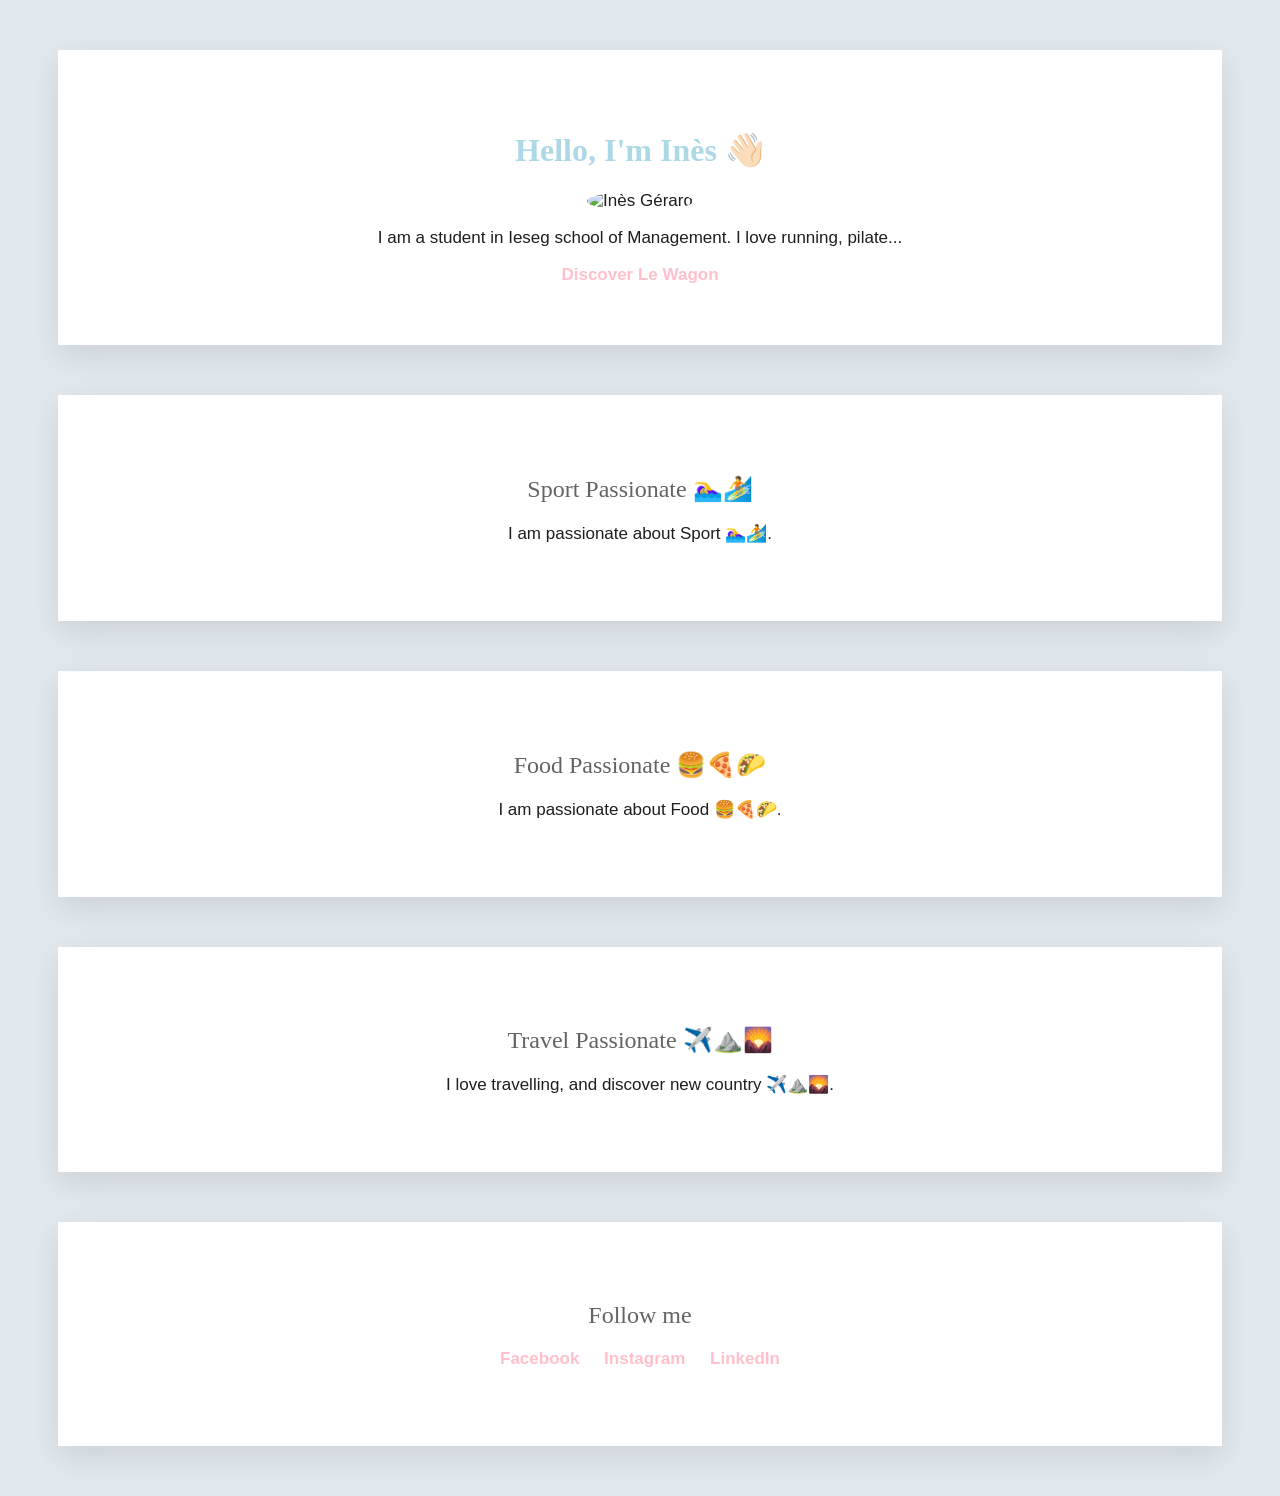
==== index.html @ 74c982f4 "Add files via upload" ====
<! DOCTYPE html>
<html>

  <head> 
  	<title›Boris Paillard's profile</title>
  	<meta charset="UTF-8">
  	<link rel="stylesheet" href="style.css">
    <link rel="stylesheet" href="https://cdnjs.cloudflare.com/ajax/libs/font-awesome/7.0.1/css/all.min.css">
  </head>
  </body>

    <div>
      <div class="text-rounded"
    id= "introduction">
      <h1>Hello, I'm Inès 👋🏻 </h1>
    <img src ="images/profile.png" alt="Inès Gérard" class="img-circle">
    <p>
    	I am a student in Ieseg school of Management. I love running, pilate... 
    </p>
    <a href="http://lewagon.com" target="_blank">Discover Le Wagon</a>	
    </div>
   
    <div>
    <div class="text-rounded">
      <h2>Sport Passionate 🏊‍♀️🏄</h2>
    <p>
    	I am passionate about Sport 🏊‍♀️🏄.
    </p>
	</div>
    
    <div>
    <div class="text-rounded">
      <h2>Food Passionate 🍔🍕🌮 </h2>
    <p>
    	I am passionate about Food 🍔🍕🌮.
    </p>
    </div>

    <div>
    <div class="text-rounded">
      <h2>Travel Passionate ✈️⛰️🌄</h2>
    <p>
    	I love travelling, and discover new country ✈️⛰️🌄.
    </p>	
    </div>
    
    <div>
      <div class="text-rounded">
      <h2>Follow me</h2>
            <ul class= "list-inline">
    	<li>
    	  <a href="https://www.facebook.com/profile.php?id=61579129202225=">Facebook</a>
    	</li>
    	
      <li>
    	  <a href="https://www.instagram.com/ines_grd3/">Instagram</a>
    	</li>
    	
      <li>
    		<a href="www.linkedin.com/in/inès-gérard-449247256">LinkedIn</a>
    	</li>
    


    

    </ul>
 
  </div>

</body>
</htmL>
---- style.css ----
/* Colors and fonts*/
body {
  background-color: rgb(225, 232, 238) ;
  color: rgb(30, 30, 30) ;
  font-family: Helvetica;
  font-size: 17px;
  font-optical-sizing: auto;
    font-weight: <weight>;
    font-style: normal;
}

h1, h2, h3, h4 {
	font-family: Courrier;
  font-optical-sizing: auto;
    font-weight: <weight>;
    font-style: normal;
}
h1 {
  color: lightblue;
  font-size: 32px;
}
h2 {
  color: rgb(100, 100, 100);
  font-size: 24px;
  font-weight: lighter;
}
h3 {
  color:rgb(100, 100, 100);
  font-size: 24px;
  font-weight: lighter; 
}

a {
  text-decoration: none ;
  color: pink;
  font-weight: bolder;
}s
a: hover {
	color: blue;  
}
.text-rounded {
 background: white ;
  padding: 60px;
  border-radius: 30px solid pink ;
  text-align: center;
  margin: 50px;
  box-shadow: 0px 10px 30px rgba(0, 0, 0, 0.1); 
}

.list-inline {
  list-style: none;
  padding-left: 0px;
}

.list-inline li {
  display: inline;
  padding: 10px;
}

.list-inline i {
  font-size: 50px;
  color: rgb(60, 150, 140);
}

.list-inline i {
  font-size: 50px;
  color: rgb(70, 100, 140);
}

.img-circle {
  border-radius: 50%;
}

.container {
  width: 700px;
  margin: 40px auto;
}

@media (max-width: 960px){
  .container{
    width: 700px;
  }
}
@media (max-width: 760px) {
  .container {
    width: 600px;
  }
}

@media (max-width: 500px) {
  .container {
    width: 400px;
  }
}
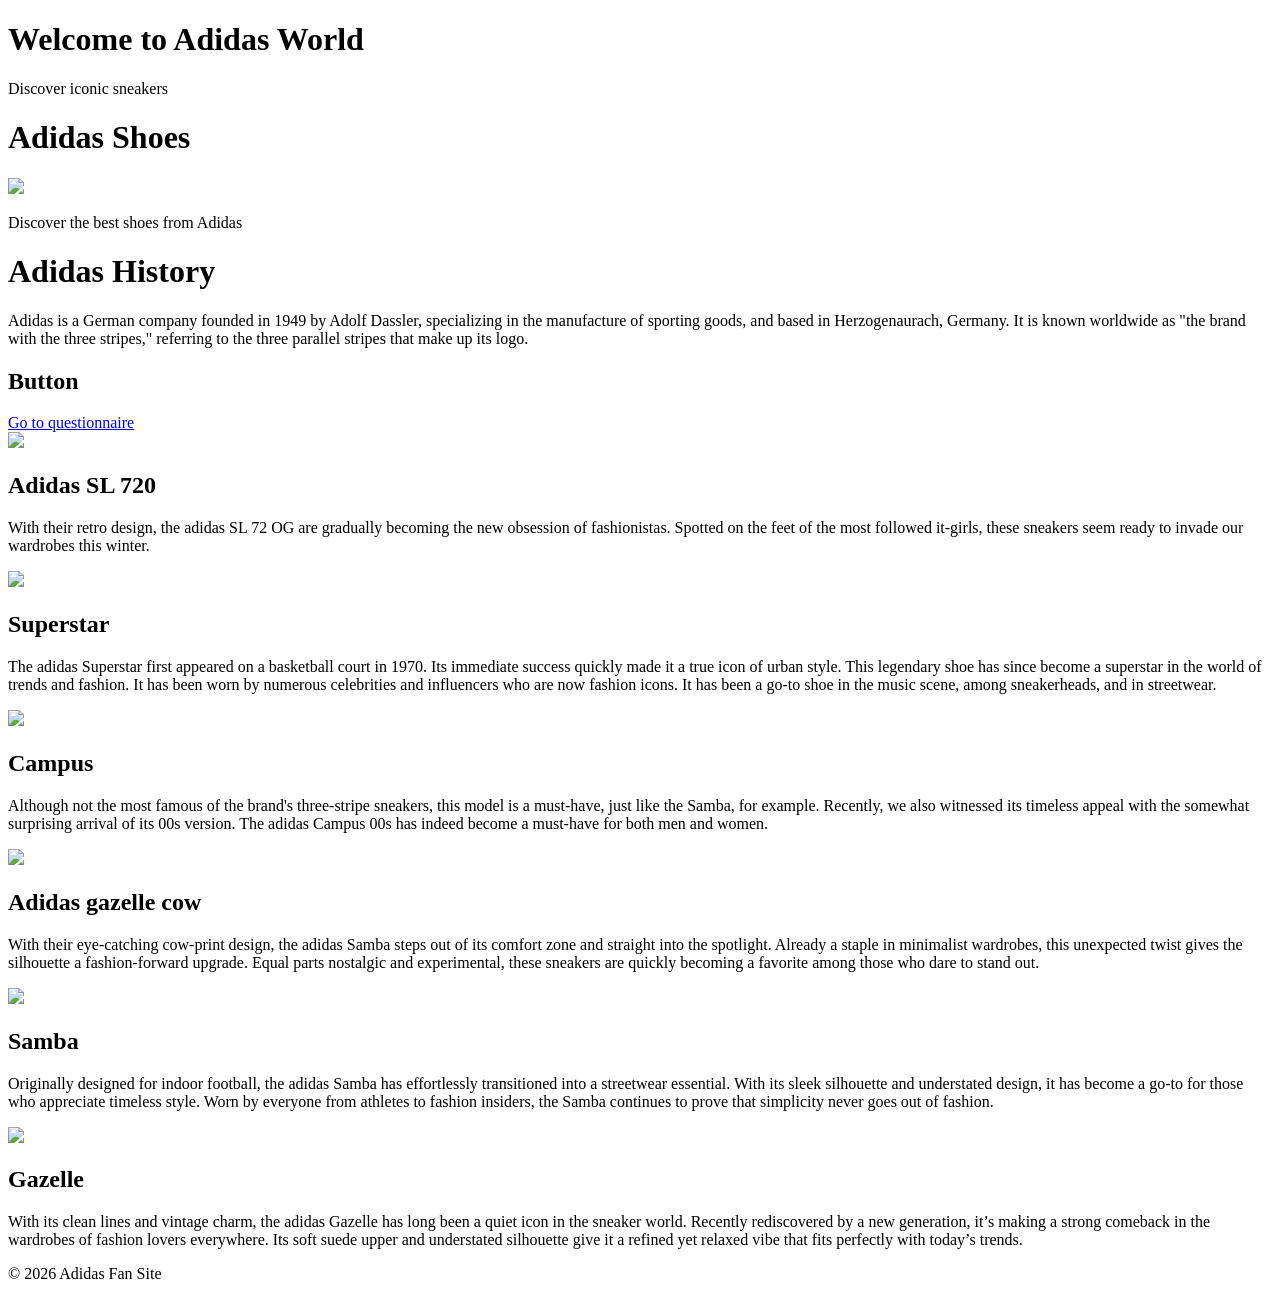
==== commit 87745b6d: "Add files via upload" ====
--- a/index.html
+++ b/index.html
@@ -1,72 +1,88 @@
-<! DOCTYPE html>
-<html>
+<!DOCTYPE html>
 
-  <head> 
-  	<title›Boris Paillard's profile</title>
-  	<meta charset="UTF-8">
-  	<link rel="stylesheet" href="style.css">
-    <link rel="stylesheet" href="https://cdnjs.cloudflare.com/ajax/libs/font-awesome/7.0.1/css/all.min.css">
-  </head>
-  </body>
 
-    <div>
-      <div class="text-rounded"
-    id= "introduction">
-      <h1>Hello, I'm Inès 👋🏻 </h1>
-    <img src ="images/profile.png" alt="Inès Gérard" class="img-circle">
-    <p>
-    	I am a student in Ieseg school of Management. I love running, pilate... 
-    </p>
-    <a href="http://lewagon.com" target="_blank">Discover Le Wagon</a>	
-    </div>
-   
-    <div>
-    <div class="text-rounded">
-      <h2>Sport Passionate 🏊‍♀️🏄</h2>
-    <p>
-    	I am passionate about Sport 🏊‍♀️🏄.
-    </p>
-	</div>
-    
-    <div>
-    <div class="text-rounded">
-      <h2>Food Passionate 🍔🍕🌮 </h2>
-    <p>
-    	I am passionate about Food 🍔🍕🌮.
-    </p>
+<head>
+  <meta charset="UTF-8">
+  <title>Adidas Shoes</title>
+  <link rel="stylesheet" href="css/style.css">
+  <link rel="stylesheet" href="css/components/button.css">
+  <link rel="stylesheet" href="css/components/banners.css">
+  
+</head>
+
+<body>
+
+  <div class="banners">
+  <h1>Welcome to Adidas World</h1>
+  <p>Discover iconic sneakers</p>
+</div>
+
+  <header>
+    <h1>Adidas Shoes</h1>
+    <img src="images/images.jpeg">
+    <p> Discover the best shoes from Adidas</p>
+  </header>
+
+    <div class="container">
+       <h1> Adidas History </h1>
+       <p>
+        Adidas is a German company founded in 1949 by Adolf Dassler, specializing in the manufacture of sporting goods, and based in Herzogenaurach, Germany.
+        
+        It is known worldwide as "the brand with the three stripes," referring to the three parallel stripes that make up its logo.
+      </p>
+      <h2> Button </h2>
+      <a href="questionnaire.html" class="btn-blue">Go to questionnaire</a>
     </div>
 
-    <div>
-    <div class="text-rounded">
-      <h2>Travel Passionate ✈️⛰️🌄</h2>
-    <p>
-    	I love travelling, and discover new country ✈️⛰️🌄.
-    </p>	
+
+  <section class="products">
+
+    <div class="card">
+      <img src="images/adidasSL72OG.jpeg" class="photo">
+      <h2>Adidas SL 720 </h2>
+      <p> With their retro design, the adidas SL 72 OG are gradually becoming the new obsession of fashionistas. Spotted on the feet of the most followed it-girls, these sneakers seem ready to invade our wardrobes this winter.
+      </p>
     </div>
-    
-    <div>
-      <div class="text-rounded">
-      <h2>Follow me</h2>
-            <ul class= "list-inline">
-    	<li>
-    	  <a href="https://www.facebook.com/profile.php?id=61579129202225=">Facebook</a>
-    	</li>
-    	
-      <li>
-    	  <a href="https://www.instagram.com/ines_grd3/">Instagram</a>
-    	</li>
-    	
-      <li>
-    		<a href="www.linkedin.com/in/inès-gérard-449247256">LinkedIn</a>
-    	</li>
-    
+
+     <div class="card">
+      <img src="images/superstar.png" class="photo">
+      <h2>Superstar</h2>
+      <p> The adidas Superstar first appeared on a basketball court in 1970. Its immediate success quickly made it a true icon of urban style. This legendary shoe has since become a superstar in the world of trends and fashion. It has been worn by numerous celebrities and influencers who are now fashion icons. It has been a go-to shoe in the music scene, among sneakerheads, and in streetwear.
+      </p>
+    </div>
+
+    <div class="card">
+      <img src="images/campus.png" class="photo">
+      <h2>Campus</h2>
+      <p> Although not the most famous of the brand's three-stripe sneakers, this model is a must-have, just like the Samba, for example. Recently, we also witnessed its timeless appeal with the somewhat surprising arrival of its 00s version. The adidas Campus 00s has indeed become a must-have for both men and women.
+      </p>
+    </div>
 
 
-    
+    <div class="card">
+      <img src="images/shopping.jpeg" class="photo">
+      <h2>Adidas gazelle cow </h2>
+      <p>With their eye-catching cow-print design, the adidas Samba steps out of its comfort zone and straight into the spotlight. Already a staple in minimalist wardrobes, this unexpected twist gives the silhouette a fashion-forward upgrade. Equal parts nostalgic and experimental, these sneakers are quickly becoming a favorite among those who dare to stand out.</p>
+    </div>
 
-    </ul>
- 
-  </div>
+    <div class="card">
+      <img src="images/samba.png" class="photo">
+      <h2>Samba </h2>
+      <p>Originally designed for indoor football, the adidas Samba has effortlessly transitioned into a streetwear essential. With its sleek silhouette and understated design, it has become a go-to for those who appreciate timeless style. Worn by everyone from athletes to fashion insiders, the Samba continues to prove that simplicity never goes out of fashion.</p>
+    </div>
+
+    <div class="card">
+      <img src="images/gazelle.png" class="photo">
+      <h2>Gazelle </h2>
+      <p>With its clean lines and vintage charm, the adidas Gazelle has long been a quiet icon in the sneaker world. Recently rediscovered by a new generation, it’s making a strong comeback in the wardrobes of fashion lovers everywhere. Its soft suede upper and understated silhouette give it a refined yet relaxed vibe that fits perfectly with today’s trends.</p>
+    </div>
+
+
+  </section>
+
+  <footer>
+    <p>© 2026 Adidas Fan Site</p>
+  </footer>
 
 </body>
-</htmL>+</html>
